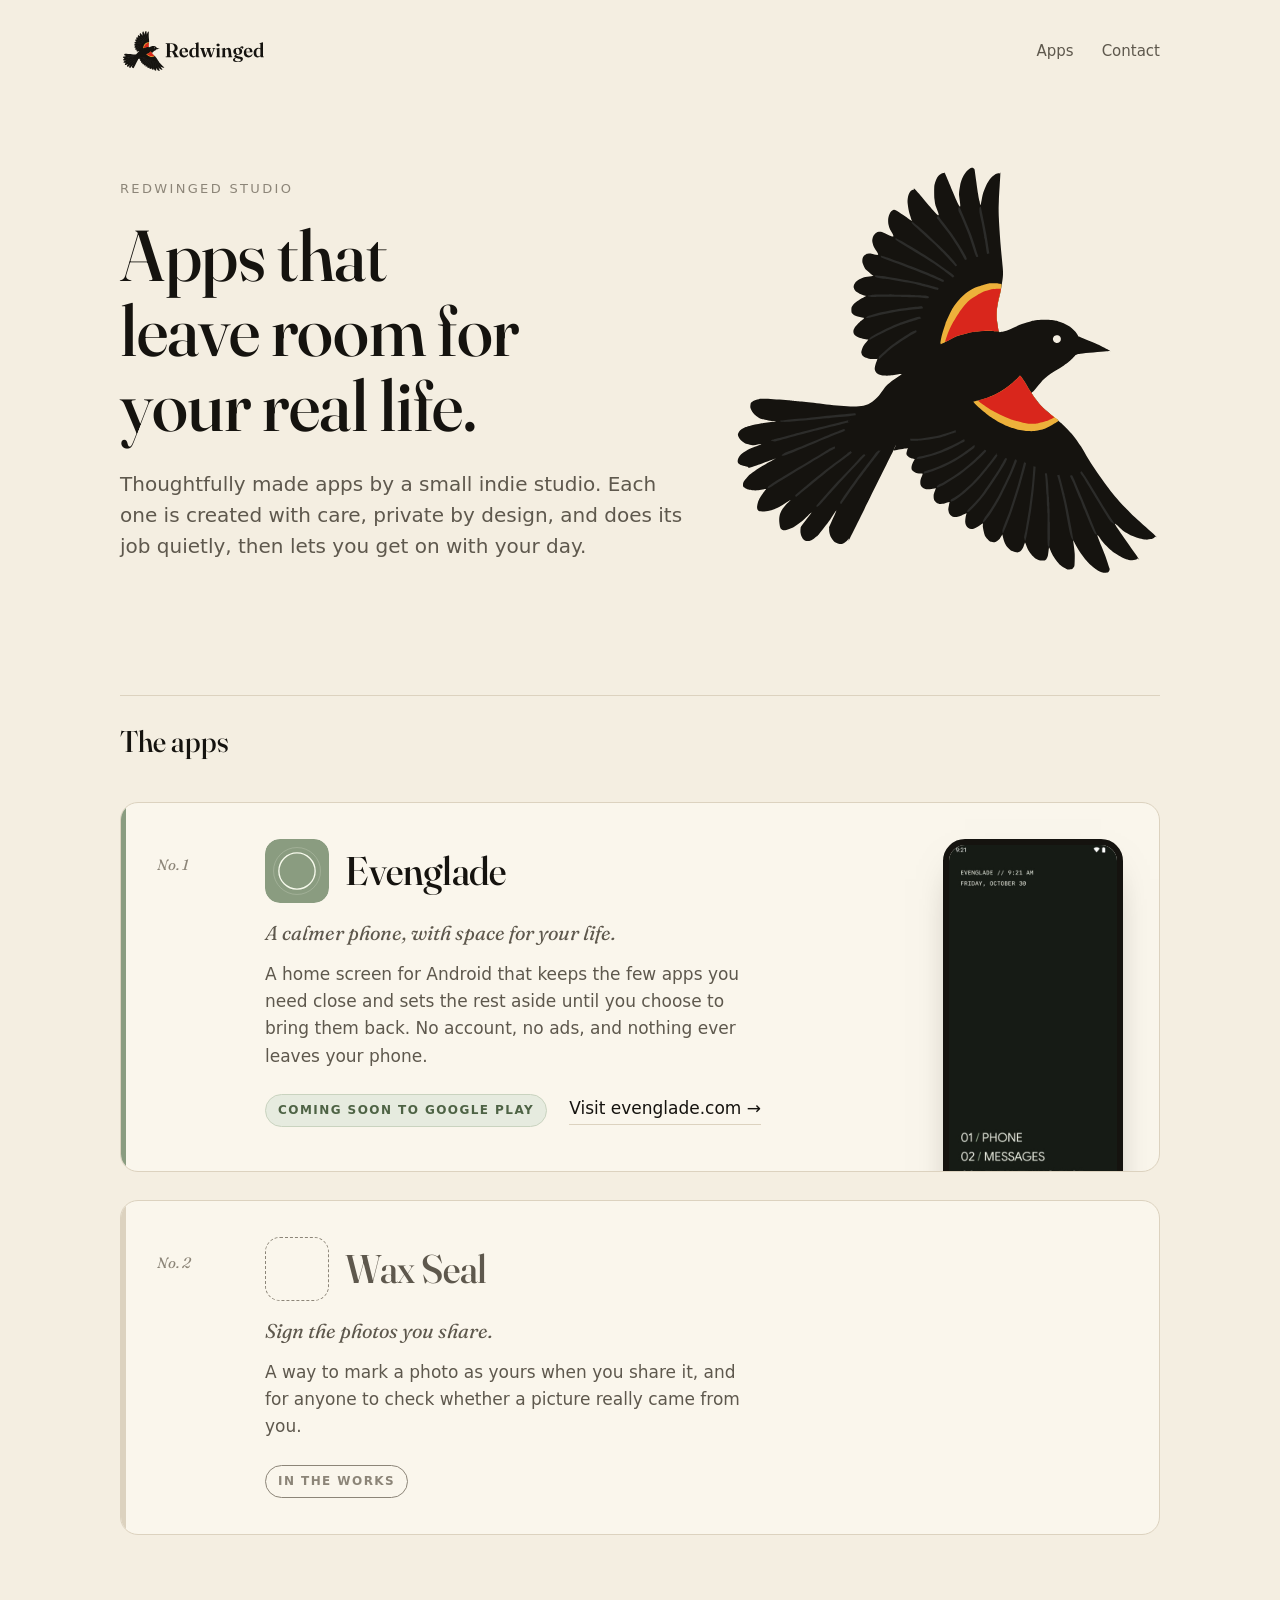
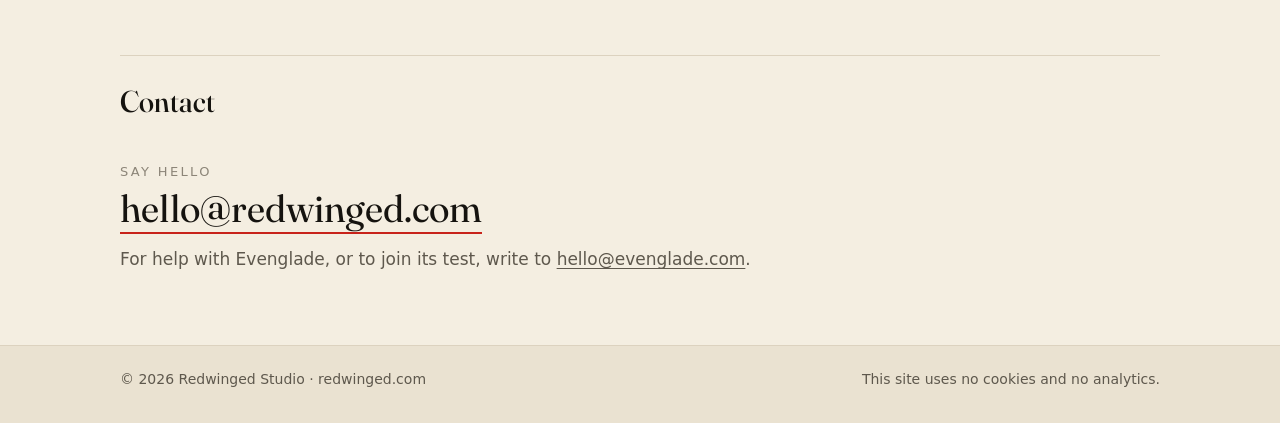
==== index.html @ 7ebf414e "First version of redwinged.com Co-Authored-By: Claude Opus 5.5 <noreply@anthropic.com>" ====
<!doctype html>
<html lang="en">
<head>
<meta charset="utf-8">
<meta name="viewport" content="width=device-width, initial-scale=1, viewport-fit=cover">
<title>Redwinged Studio</title>
<meta name="description" content="Thoughtfully made apps by a small indie studio. Created with care, private by design, and intended to leave room for your real life.">
<meta property="og:title" content="Redwinged Studio">
<meta property="og:description" content="Thoughtfully made apps by a small indie studio.">
<meta property="og:image" content="https://redwinged.com/og.png">
<meta property="og:url" content="https://redwinged.com/">
<meta name="twitter:card" content="summary_large_image">
<meta name="theme-color" content="#F4EEE1">
<link rel="icon" href="/favicon.ico" sizes="48x48">
<link rel="icon" href="/favicon.svg" type="image/svg+xml">
<link rel="apple-touch-icon" href="/apple-touch-icon.png">
<link rel="manifest" href="/site.webmanifest">
<link rel="preconnect" href="https://fonts.googleapis.com">
<link rel="preconnect" href="https://fonts.gstatic.com" crossorigin>
<link rel="stylesheet" href="https://fonts.googleapis.com/css2?family=Fraunces:ital,opsz,wght@0,9..144,400..600;1,9..144,400&family=Google+Sans+Flex:wght@400..600&display=swap">
<link rel="stylesheet" href="/style.css">
</head>
<body>

<header class="site-head">
  <div class="wrap">
    <a class="home" href="/" aria-label="Redwinged Studio, home"><img src="/img/lockup-compact.svg" width="147" height="46" alt="Redwinged"></a>
    <nav aria-label="Main">
      <a href="#apps">Apps</a>
      <a href="#contact">Contact</a>
    </nav>
  </div>
</header>

<main>
<section class="hero">
  <div class="wrap">
    <div>
      <p class="eyebrow">Redwinged Studio</p>
      <h1>Apps that leave room for your real life.</h1>
      <p class="lede">Thoughtfully made apps by a small indie studio. Each one is created with care, private by design, and does its job quietly, then lets you get on with your day.</p>
    </div>
    <img class="bird" src="/img/bird-flying.svg" width="440" height="440" alt="A red-winged blackbird in flight, its red shoulders showing">
  </div>
</section>

<section class="apps" id="apps">
  <div class="wrap">
    <div class="section-head"><h2>The apps</h2></div>
    <div class="plates">

      <article class="plate evenglade">
        <span class="no">No. 1</span>
        <div class="body">
          <div class="title"><img class="icon" src="/img/evenglade-mark.svg" width="64" height="64" alt=""><h3>Evenglade</h3></div>
          <p class="tagline">A calmer phone, with space for your life.</p>
          <p class="about">A home screen for Android that keeps the few apps you need close and sets the rest aside until you choose to bring them back. No account, no ads, and nothing ever leaves your phone.</p>
          <div class="meta"><span class="status">Coming soon to Google Play</span><a class="visit" href="https://evenglade.com">Visit evenglade.com →</a></div>
        </div>
        <img class="shot" src="/img/evenglade-home.jpg" width="420" height="933" alt="The Evenglade home screen in its dark sage look: the time and date, then 01 Phone, 02 Messages, 03 Everything else" loading="lazy">
      </article>

      <article class="plate coming">
        <span class="no">No. 2</span>
        <div class="body">
          <div class="title"><span class="icon" aria-hidden="true"></span><h3>Wax Seal</h3></div>
          <p class="tagline">Sign the photos you share.</p>
          <p class="about">A way to mark a photo as yours when you share it, and for anyone to check whether a picture really came from you.</p>
          <div class="meta"><span class="status">In the works</span></div>
        </div>
      </article>

    </div>
  </div>
</section>

<section class="contact" id="contact">
  <div class="wrap">
    <div class="section-head"><h2>Contact</h2></div>
    <p class="eyebrow">Say hello</p>
    <p class="big"><a href="mailto:hello@redwinged.com">hello@redwinged.com</a></p>
    <p class="soft">For help with Evenglade, or to join its test, write to <a href="mailto:hello@evenglade.com">hello@evenglade.com</a>.</p>
  </div>
</section>
</main>

<footer>
  <div class="wrap">
    <span>© 2026 Redwinged Studio · redwinged.com</span>
    <span>This site uses no cookies and no analytics.</span>
  </div>
</footer>
</body>
</html>
---- style.css ----
/* redwinged.com: a page from a field guide. Warm paper, a serif for names, each app a numbered plate.
   Light only: the bird is black, and on a dark page it would read as a hole rather than a bird. */
:root {
  --paper: #F4EEE1;       /* the logo's cream */
  --plate: #FAF6EC;       /* a lighter leaf for the plates */
  --ink: #15130F;         /* the bird's black */
  --soft: #5E584D;
  --faint: #8C8578;
  --rule: #DCD2BF;
  --red: #C8231A;         /* the shoulder, used sparingly */
  --gold: #E3A93A;
  --sage: #8A9C80;        /* Evenglade's ground */
  --serif: "Fraunces", Georgia, serif;
  --sans: "Google Sans Flex", "Roboto", system-ui, sans-serif;
  --measure: 60ch;
  color-scheme: light;
}

* { box-sizing: border-box; }
html { -webkit-text-size-adjust: 100%; scroll-behavior: smooth; }
@media (prefers-reduced-motion: reduce) { html { scroll-behavior: auto; } }
body { margin: 0; background: var(--paper); color: var(--ink); font: 400 17px/1.6 var(--sans); }
.wrap { max-width: 1080px; margin: 0 auto; padding-left: max(20px, env(safe-area-inset-left, 0px)); padding-right: max(20px, env(safe-area-inset-right, 0px)); }
a { color: inherit; text-underline-offset: 3px; text-decoration-thickness: 1px; }
a:hover { color: var(--red); }
a:focus-visible { outline: 2px solid var(--red); outline-offset: 3px; border-radius: 4px; }
h1, h2, h3 { font-family: var(--serif); font-weight: 500; margin: 0; text-wrap: balance; font-variation-settings: "opsz" 96; }
p { margin: 0; }
img { max-width: 100%; height: auto; }
.eyebrow { font-size: 13px; letter-spacing: .18em; text-transform: uppercase; color: var(--faint); font-weight: 500; }

/* Header */
.site-head { padding-block: 28px; }
.site-head .wrap { display: flex; align-items: center; justify-content: space-between; gap: 24px; }
.site-head .home { display: block; line-height: 0; }
.site-head .home img { height: 46px; width: auto; max-width: none; }
.site-head nav { display: flex; gap: 28px; font-size: 15px; }
.site-head nav a { text-decoration: none; color: var(--soft); }
.site-head nav a:hover { color: var(--ink); }

/* Hero */
.hero { padding-block: 56px 88px; }
.hero .wrap { display: grid; grid-template-columns: minmax(0, 1.15fr) minmax(0, .85fr); gap: 40px; align-items: center; }
.hero h1 { font-size: clamp(40px, 6vw, 72px); line-height: 1.04; letter-spacing: -0.005em; margin-top: 18px; }
.hero .lede { font-size: 20px; line-height: 1.55; color: var(--soft); margin-top: 26px; max-width: 32em; }
.hero .bird { width: 100%; max-width: 440px; justify-self: end; }

/* The plates */
.apps { padding-block: 24px 96px; }
.section-head { display: flex; align-items: baseline; justify-content: space-between; gap: 16px; border-top: 1px solid var(--rule); padding-top: 22px; margin-bottom: 36px; }
.section-head h2 { font-size: 30px; }
.plates { display: grid; gap: 28px; }
.plate { background: var(--plate); border: 1px solid var(--rule); border-radius: 18px; padding: 36px; display: grid; grid-template-columns: 76px minmax(0, 1fr) auto; gap: 8px 32px; align-items: start; position: relative; overflow: hidden; }
.plate::before { content: ""; position: absolute; left: 0; top: 0; bottom: 0; width: 5px; background: var(--accent, var(--rule)); }
.plate .no { font-family: var(--serif); font-style: italic; font-size: 15px; color: var(--faint); padding-top: 14px; font-variation-settings: "opsz" 14; }
.plate .icon { width: 64px; height: 64px; border-radius: 15px; display: block; }
.plate .title { display: flex; align-items: center; gap: 16px; }
.plate h3 { font-size: clamp(30px, 4vw, 40px); line-height: 1.1; letter-spacing: -0.01em; }
.plate .tagline { font-family: var(--serif); font-style: italic; font-size: 20px; color: var(--soft); margin-top: 14px; font-variation-settings: "opsz" 24; }
.plate .about { margin-top: 12px; max-width: 46ch; color: var(--soft); }
.plate .meta { margin-top: 24px; display: flex; flex-wrap: wrap; align-items: center; gap: 14px 22px; }
.status { font-size: 12px; letter-spacing: .12em; text-transform: uppercase; font-weight: 600; border-radius: 99px; padding: 6px 12px; border: 1px solid currentColor; }
.plate .visit { font-weight: 500; text-decoration: none; border-bottom: 1px solid var(--rule); padding-bottom: 2px; }
.plate .visit:hover { border-color: var(--red); }
.plate .shot { grid-row: 1 / span 2; grid-column: 3; width: 180px; border-radius: 22px; border: 6px solid var(--ink); box-shadow: 0 18px 40px -22px rgba(21, 19, 15, .55); margin-bottom: -96px; }
.plate.evenglade { --accent: var(--sage); }
.plate.evenglade .status { color: #4E6345; background: #E6EBDF; border-color: #C9D3BF; }
.plate.coming { --accent: var(--rule); }
.plate.coming .icon { border: 1.5px dashed var(--faint); background: transparent; }
.plate.coming h3 { color: var(--soft); }
.plate.coming .status { color: var(--faint); }
.plate .body { grid-column: 2; }

/* Contact */
.contact { padding-block: 24px 72px; }
.contact .big { font-family: var(--serif); font-size: clamp(26px, 4vw, 38px); line-height: 1.2; font-variation-settings: "opsz" 72; margin-top: 4px; }
.contact .big a { text-decoration: none; border-bottom: 2px solid var(--red); }
.contact .soft { color: var(--soft); margin-top: 14px; max-width: var(--measure); }

/* Footer */
footer { background: #EAE2D1; border-top: 1px solid var(--rule); padding-block: 22px 32px; font-size: 14px; color: var(--soft); }
footer .wrap { display: flex; flex-wrap: wrap; justify-content: space-between; gap: 10px 24px; }

@media (max-width: 820px) {
  .site-head nav { gap: 18px; }
  .hero { padding-block: 24px 56px; }
  .hero .wrap { grid-template-columns: 1fr; }
  .hero .bird { display: none; }   /* stacked, it would only repeat the header logo */
  .plate { grid-template-columns: 1fr; padding: 26px 24px 28px 28px; }
  .plate .no { padding-top: 0; }
  .plate .body { grid-column: 1; }
  .plate .shot { grid-row: auto; grid-column: 1; width: 150px; margin: 12px 0 -60px; }
}
@media (max-width: 480px) {
  .site-head .home img { height: 36px; }
  .site-head nav { font-size: 14px; gap: 14px; }
}
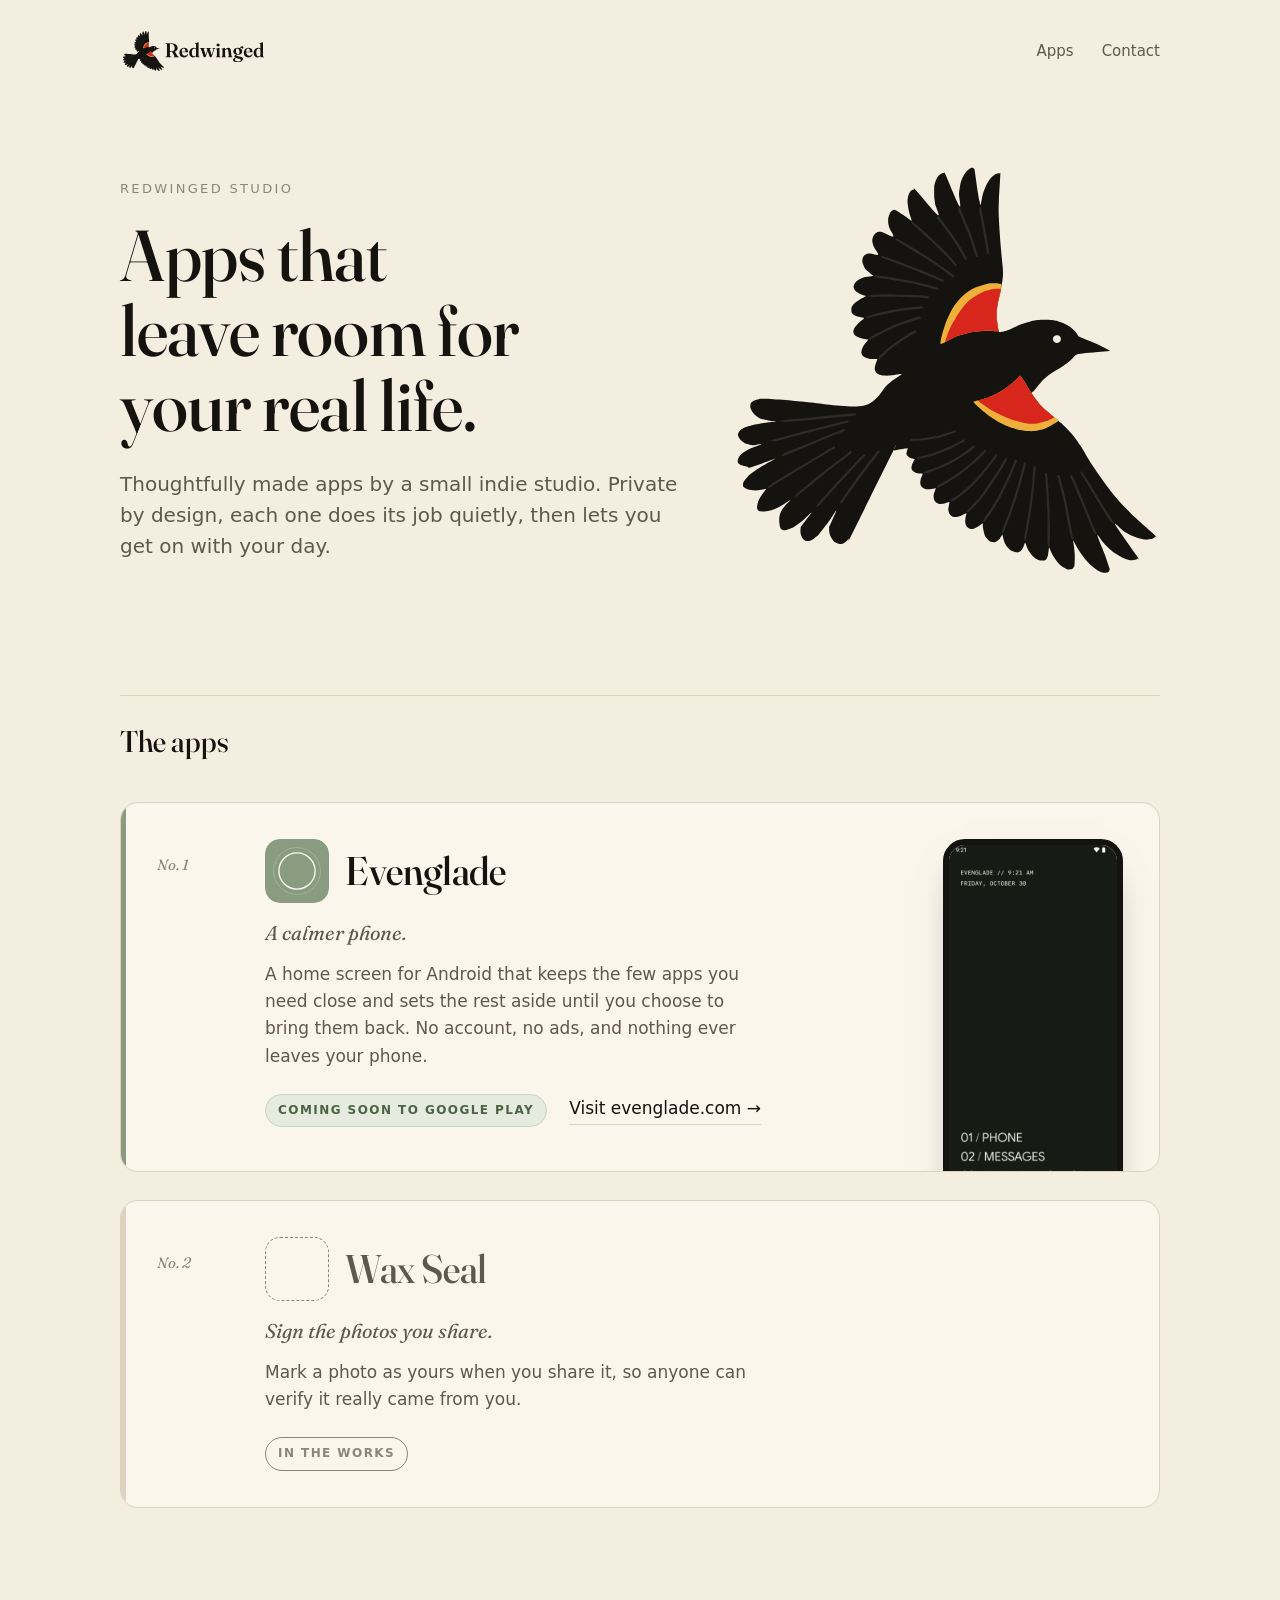
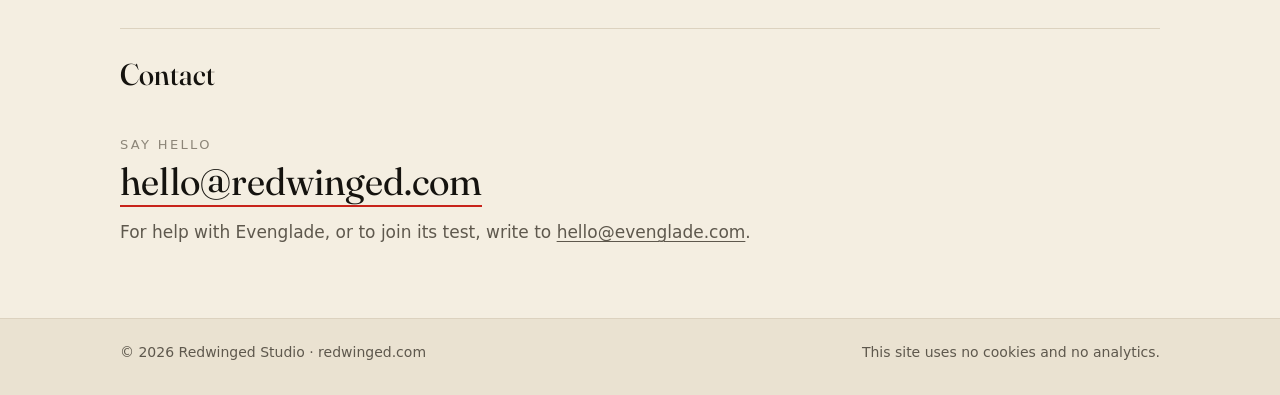
==== commit 03bf7188: "Tighten the home page copy after review Shorter hero line; Evenglade's tagline shortened to "A calme" ====
--- a/index.html
+++ b/index.html
@@ -38,7 +38,7 @@
     <div>
       <p class="eyebrow">Redwinged Studio</p>
       <h1>Apps that leave room for your real life.</h1>
-      <p class="lede">Thoughtfully made apps by a small indie studio. Each one is created with care, private by design, and does its job quietly, then lets you get on with your day.</p>
+      <p class="lede">Thoughtfully made apps by a small indie studio. Private by design, each one does its job quietly, then lets you get on with your day.</p>
     </div>
     <img class="bird" src="/img/bird-flying.svg" width="440" height="440" alt="A red-winged blackbird in flight, its red shoulders showing">
   </div>
@@ -53,7 +53,7 @@
         <span class="no">No. 1</span>
         <div class="body">
           <div class="title"><img class="icon" src="/img/evenglade-mark.svg" width="64" height="64" alt=""><h3>Evenglade</h3></div>
-          <p class="tagline">A calmer phone, with space for your life.</p>
+          <p class="tagline">A calmer phone.</p>
           <p class="about">A home screen for Android that keeps the few apps you need close and sets the rest aside until you choose to bring them back. No account, no ads, and nothing ever leaves your phone.</p>
           <div class="meta"><span class="status">Coming soon to Google Play</span><a class="visit" href="https://evenglade.com">Visit evenglade.com →</a></div>
         </div>
@@ -65,7 +65,7 @@
         <div class="body">
           <div class="title"><span class="icon" aria-hidden="true"></span><h3>Wax Seal</h3></div>
           <p class="tagline">Sign the photos you share.</p>
-          <p class="about">A way to mark a photo as yours when you share it, and for anyone to check whether a picture really came from you.</p>
+          <p class="about">Mark a photo as yours when you share it, so anyone can verify it really came from you.</p>
           <div class="meta"><span class="status">In the works</span></div>
         </div>
       </article>
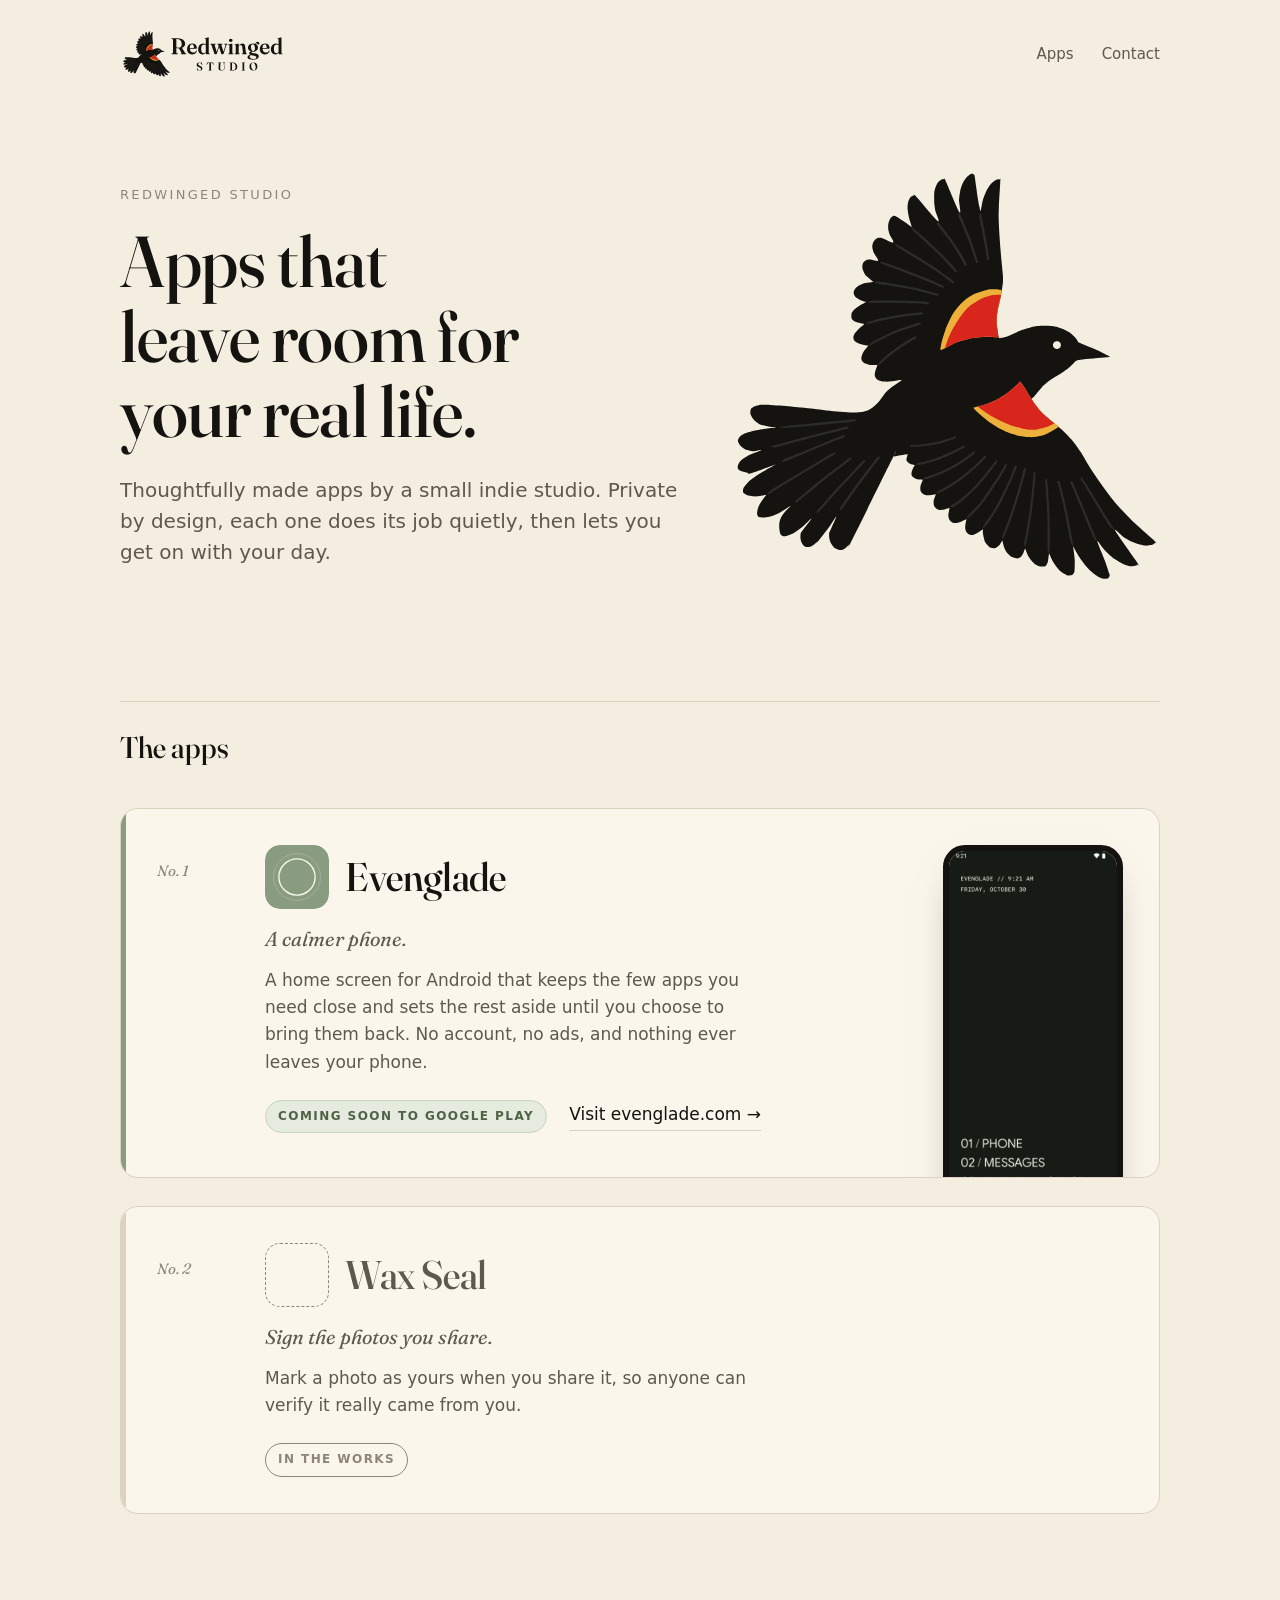
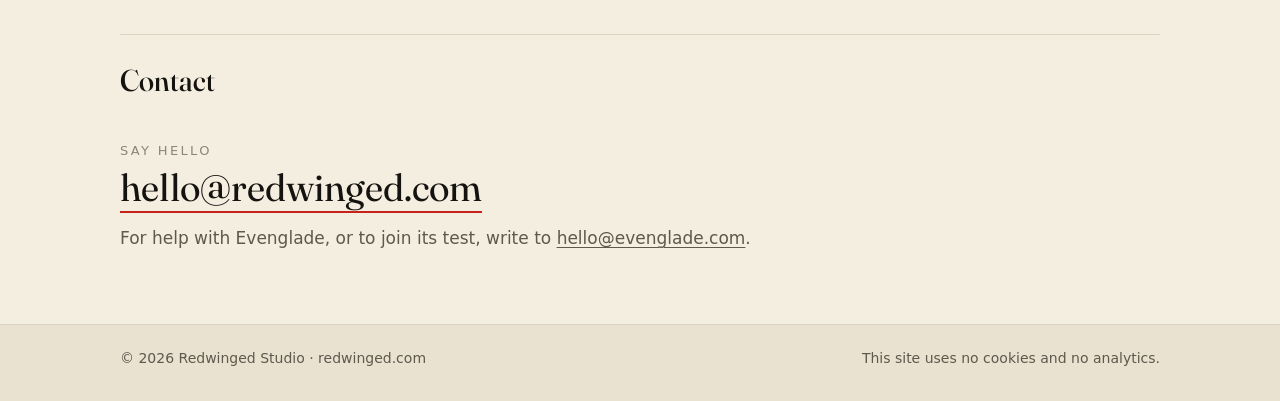
==== commit 7c6b4aeb: "Show STUDIO in the site header Co-Authored-By: Claude Opus 5.5 <noreply@anthropic.com>" ====
--- a/index.html
+++ b/index.html
@@ -24,7 +24,7 @@
 
 <header class="site-head">
   <div class="wrap">
-    <a class="home" href="/" aria-label="Redwinged Studio, home"><img src="/img/lockup-compact.svg" width="147" height="46" alt="Redwinged"></a>
+    <a class="home" href="/" aria-label="Redwinged Studio, home"><picture><source media="(max-width: 480px)" srcset="/img/lockup-compact.svg"><img src="/img/lockup-header.svg" width="166" height="52" alt="Redwinged Studio"></picture></a>
     <nav aria-label="Main">
       <a href="#apps">Apps</a>
       <a href="#contact">Contact</a>
--- a/style.css
+++ b/style.css
@@ -33,7 +33,7 @@
 .site-head { padding-block: 28px; }
 .site-head .wrap { display: flex; align-items: center; justify-content: space-between; gap: 24px; }
 .site-head .home { display: block; line-height: 0; }
-.site-head .home img { height: 46px; width: auto; max-width: none; }
+.site-head .home img { height: 52px; width: auto; max-width: none; }   /* below 480px the <picture> swaps to the logo without STUDIO */
 .site-head nav { display: flex; gap: 28px; font-size: 15px; }
 .site-head nav a { text-decoration: none; color: var(--soft); }
 .site-head nav a:hover { color: var(--ink); }
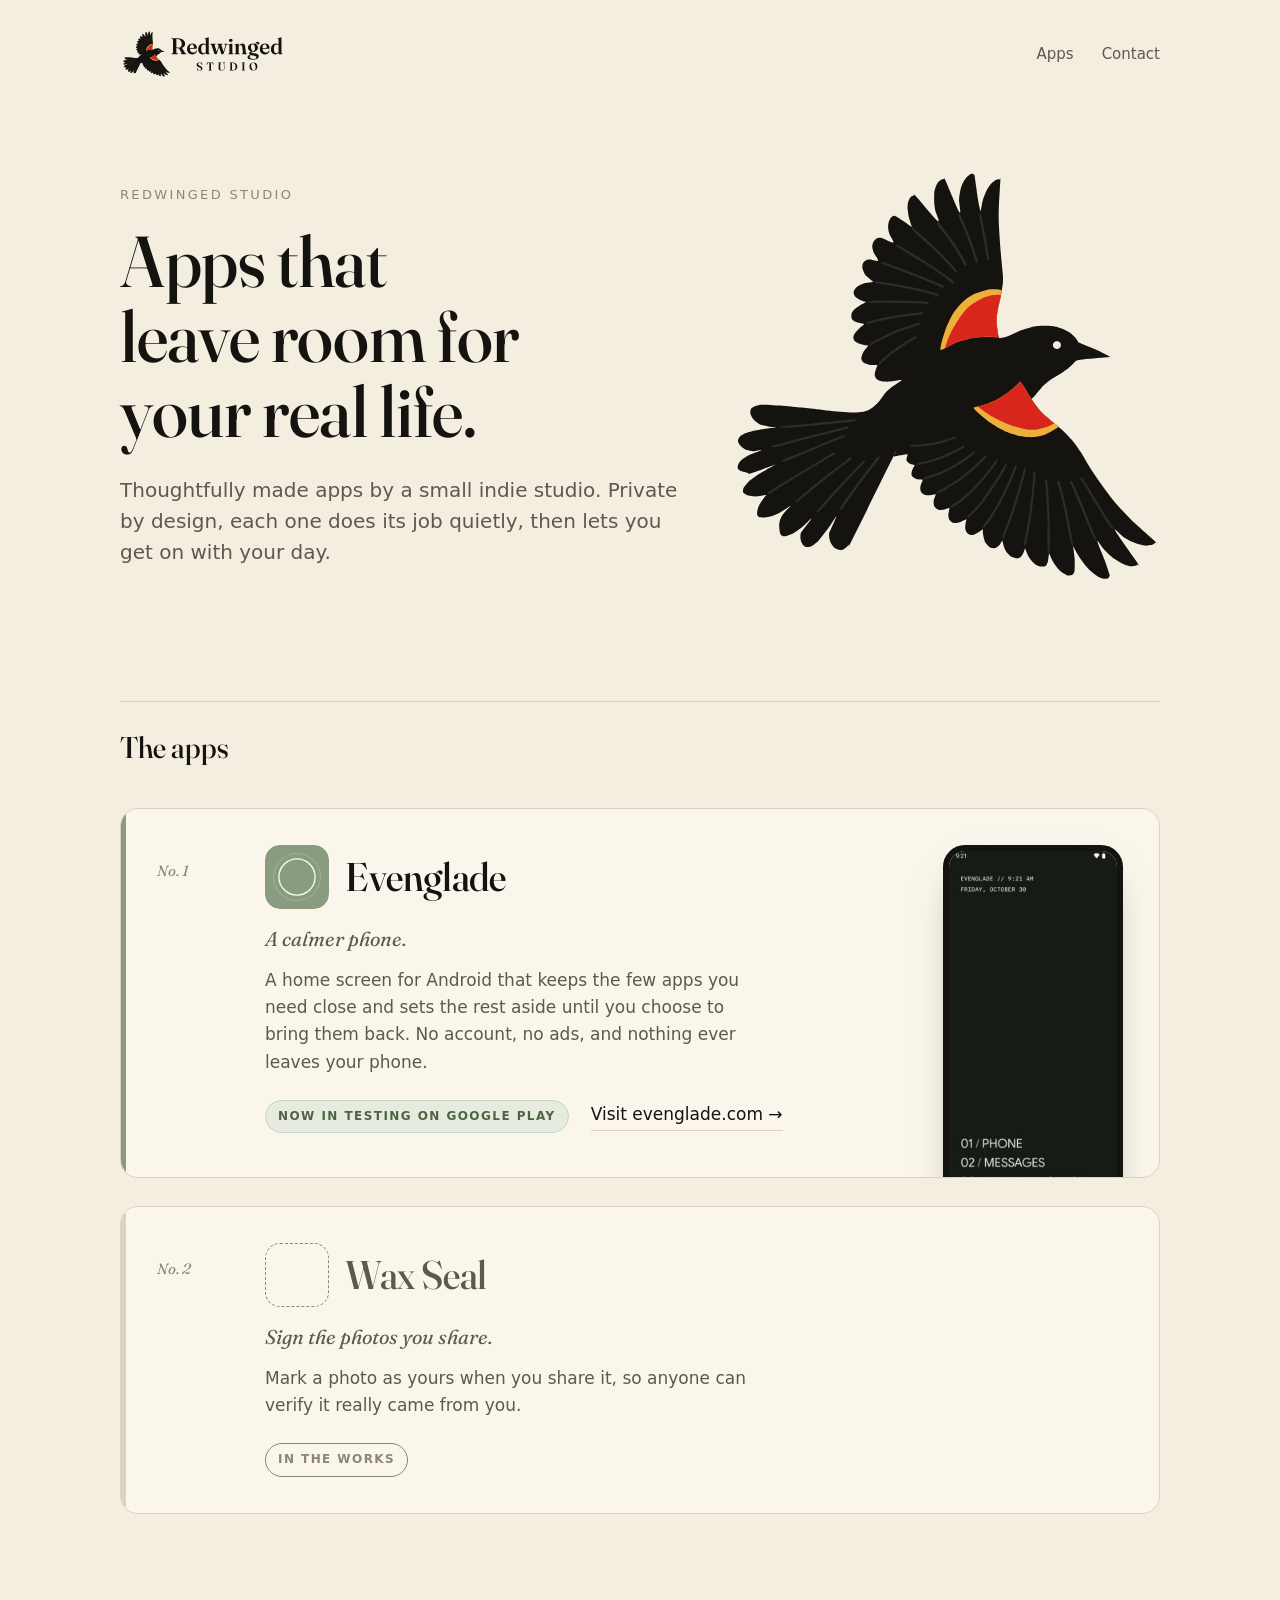
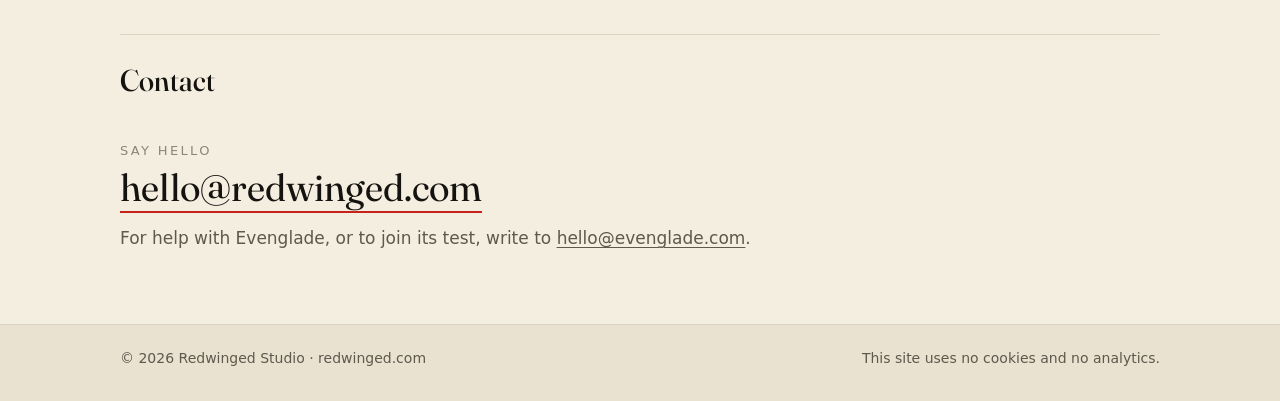
==== commit 125df51c: "Evenglade is now in testing on Google Play Co-Authored-By: Claude Opus 5.5 <noreply@anthropic.com>" ====
--- a/index.html
+++ b/index.html
@@ -55,7 +55,7 @@
           <div class="title"><img class="icon" src="/img/evenglade-mark.svg" width="64" height="64" alt=""><h3>Evenglade</h3></div>
           <p class="tagline">A calmer phone.</p>
           <p class="about">A home screen for Android that keeps the few apps you need close and sets the rest aside until you choose to bring them back. No account, no ads, and nothing ever leaves your phone.</p>
-          <div class="meta"><span class="status">Coming soon to Google Play</span><a class="visit" href="https://evenglade.com">Visit evenglade.com →</a></div>
+          <div class="meta"><span class="status">Now in testing on Google Play</span><a class="visit" href="https://evenglade.com">Visit evenglade.com →</a></div>
         </div>
         <img class="shot" src="/img/evenglade-home.jpg" width="420" height="933" alt="The Evenglade home screen in its dark sage look: the time and date, then 01 Phone, 02 Messages, 03 Everything else" loading="lazy">
       </article>
